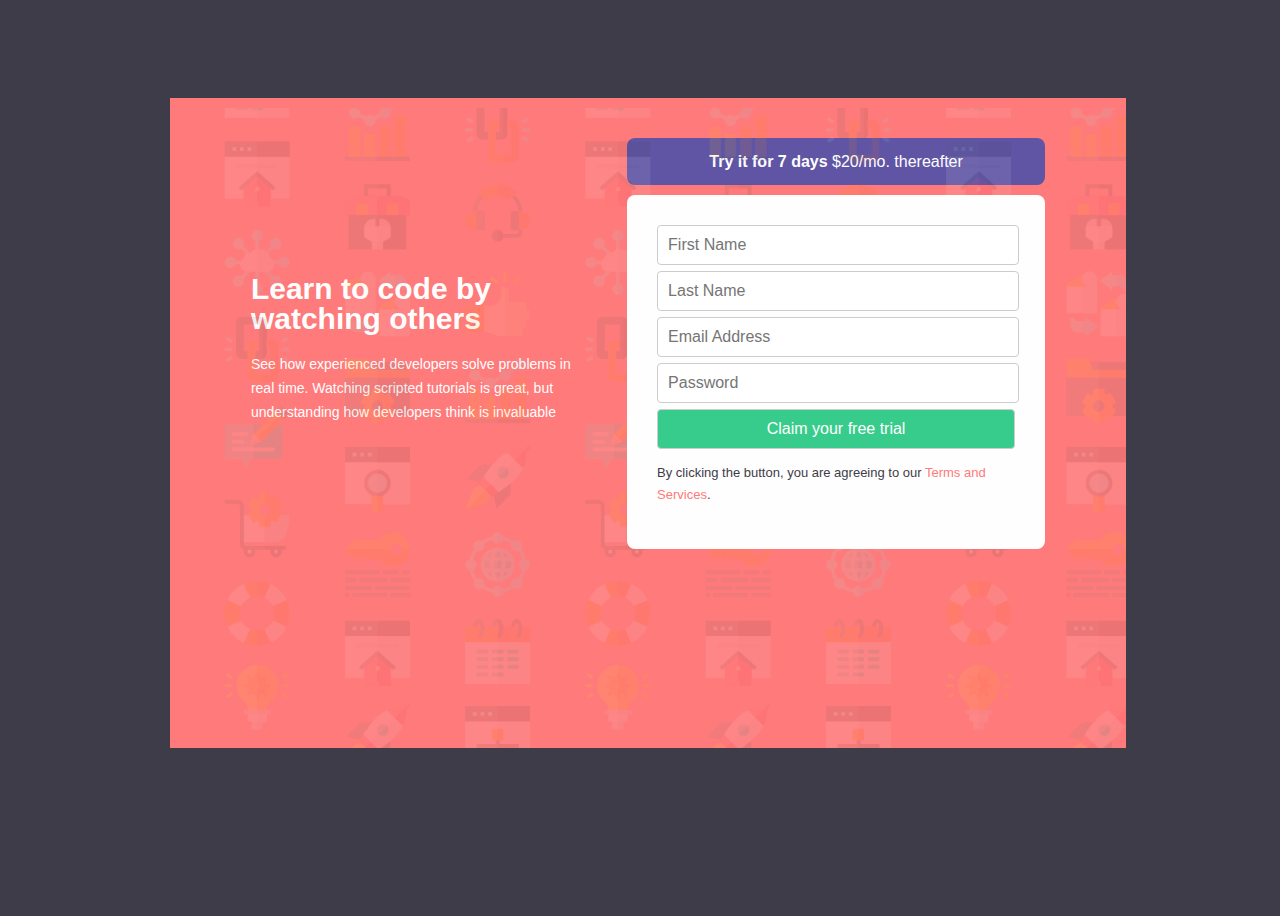
==== index.html @ f648e922 "first commit" ====
<!DOCTYPE html>
<html lang="en">
<head>
    <meta charset="UTF-8">
    <meta http-equiv="X-UA-Compatible" content="IE=edge">
    <meta name="viewport" content="width=device-width, initial-scale=1.0">
    <title>Responsiveness And Media Queries</title>
    <link rel="stylesheet" href="styles.css">
</head>
<body>
    <main>
        <div class="container">
            <div class="image-bg">
                <!-- <img src="images/bg-intro-desktop.png" alt="bg image"> -->
            </div>
            <div class="content">
                <div class="content-1">
                    <h2>Learn to code by watching others</h2>
                    <p>See how experienced developers solve problems in real time. Watching scripted tutorials is great, but understanding how developers think is invaluable</p>
                </div>
                <div class="content-2">
                    <div class="banner">
                        <strong>Try it for 7 days</strong> $20/mo. thereafter
                    </div>
                    <form >
                        <div class="form-group">
                            <input required type="text" name="firstName" id="firstName" placeholder="First Name">
                        </div>
                        <div class="form-group">
                            <input required type="text" name="lastName" id="lastName" placeholder="Last Name">
                        </div>
                        <div class="form-group">
                            <input required type="email" name="email" id="email" placeholder="Email Address">
                        </div>
                        <div class="form-group">
                            <input required type="password" name="password" id="password" placeholder="Password">
                        </div>
                        <div class="form-group">
                            <button type="submit">Claim your free trial</button>
                        </div>
                        <p>
                            By clicking the button, you are agreeing to our <a href="#">Terms and Services</a>.
                        </p>
                    </form>
                </div>
            </div>
        </div>
    </main>
</body>
</html>
---- styles.css ----
@import url("https://fonts.google.com/specimen/Poppins&weight=400,500,600,700");

body {
  font-family: "Poppins", sans-serif;
  font-size: 16px;
  font-weight: 400;
  line-height: 1.7;
  background: hsl(249, 10%, 26%);
  color:#fefefe;
}

main{
    height:100vh;
    width:100vw;
   
    
    
}

.container{
    width:70vw;
    height:70vh;
    position: relative;
    background-color:hsl(0, 100%, 74%);
    padding:10px 30px;
    top: 10%; 
    margin:auto;
    overflow: hidden;
}
.image-bg{
    width:100%;
    height:100%;
    background-image: url("images/bg-intro-desktop.png");
    background-size: cover;
    background-position: center;
    background-repeat: no-repeat;
    position:absolute;
    
}
.content{
    display: flex;
    justify-content: space-around;
    padding :30px
}
.content-1{
    width:40%;
    height:100%;
    display:flex;
    flex-direction:column;
    align-self: center;
    
}
.content-1 h2{
    font-size:30px;
    font-weight:700;
    margin-bottom:5px;
    line-height:1;
}
.content-1 p{
    font-size:14px;
}

.content-2{
    width:50%;
    height:100%;
    display: flex;
    flex-direction: column;
    
}
form{
    background-color: #fefefe;
    padding: 30px;
    margin:10px 0 0 0;
    border-radius: 8px;
    position:relative;
    z-index: 1;
}
form p{
    color:hsl(249, 10%, 26%) ;
    font-size:13px;
}
form p a{
    color:hsl(0, 100%, 74%) ;
    text-decoration: none;
}
.form-group{
    margin-bottom:6px;
    width:100%;
    
}
input, button{
    width:95%;
    padding:10px;
    border:1px solid #ccc;
    border-radius:4px;
    font-size:16px;
    font-family: "Poppins", sans-serif;
}
button{
    width: 100%;
    padding:10px 0;
    color:#fefefe;
    background-color: hsl(154, 59%, 51%);
}
input:not(:focus):not(:placeholder-shown):valid{
    border-color: hsl(154, 59%, 51%) ;
}

.banner{
    width:100%;
    text-align: center;
    padding: 10px 0;
    border-radius: 8px;
    background-color:  hsl(248, 32%, 49%);
}
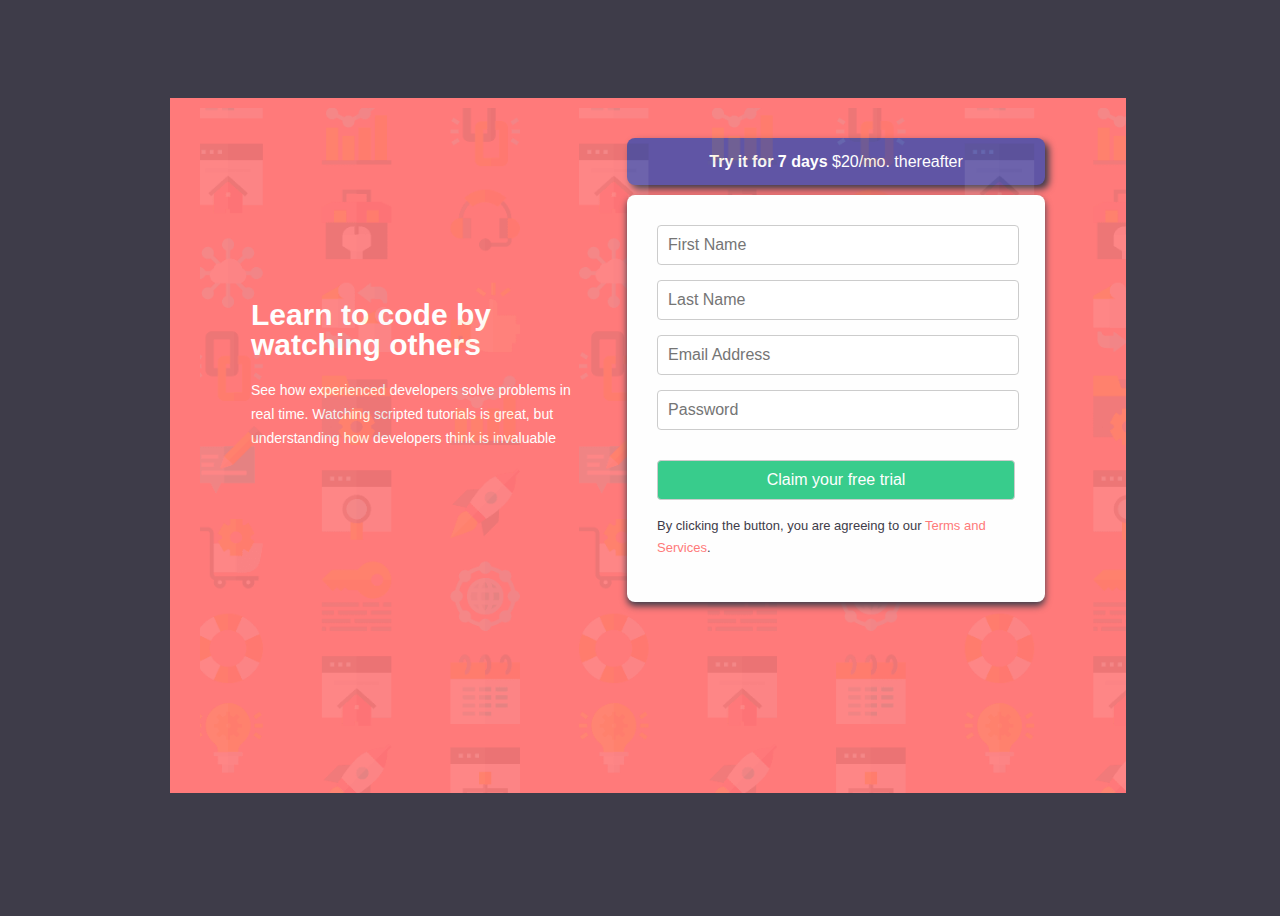
==== commit 049b403b: "done responsive" ====
--- a/index.html
+++ b/index.html
@@ -24,16 +24,25 @@
                     </div>
                     <form >
                         <div class="form-group">
-                            <input required type="text" name="firstName" id="firstName" placeholder="First Name">
+                            
+                            <input  type="text" name="firstName" id="firstName" placeholder="First Name">
+                            <label for="firstName">first name cannot be empty</label>
+                            <i class="error">!</i>
                         </div>
                         <div class="form-group">
-                            <input required type="text" name="lastName" id="lastName" placeholder="Last Name">
+                            <input  type="text" name="lastName" id="lastName" placeholder="Last Name">
+                            <label  for="lastName">last name cannot be empty</label>
+                            <i class="error">!</i>
                         </div>
                         <div class="form-group">
-                            <input required type="email" name="email" id="email" placeholder="Email Address">
+                            <input type="email" name="email" id="email" placeholder="Email Address">
+                            <label for="email">Looks like this is not an email</label>
+                            <i class="error">!</i>
                         </div>
                         <div class="form-group">
-                            <input required type="password" name="password" id="password" placeholder="Password">
+                            <input type="password" name="password" id="password" placeholder="Password">
+                            <label for="password">Password cannot be empty</label>
+                            <i class="error">!</i>
                         </div>
                         <div class="form-group">
                             <button type="submit">Claim your free trial</button>
@@ -46,5 +55,60 @@
             </div>
         </div>
     </main>
+    <script type="text/javascript">
+        const form = document.querySelector('form');
+        const entries = [form.firstName, form.lastName, form.email, form.password];
+        form.addEventListener('submit',e=>{
+            e.preventDefault();
+            entries.forEach(entry=>{
+                if(entry.value === ''){
+                    entry.parentNode.classList.add('activeErrorMargin');
+                    entry.classList.add('danger');
+                    entry.nextElementSibling.style.display = 'block';
+                    entry.nextElementSibling.nextElementSibling.style.display = 'block';
+                }else{
+                    entry.parentNode.classList.remove('activeErrorMargin');
+                    entry.classList.remove('danger');
+                    entry.nextElementSibling.style.display = 'none';
+                    entry.nextElementSibling.nextElementSibling.style.display = 'none';
+                }
+            });
+        });
+
+        form.addEventListener('focusout',e=>{
+            const entry = e.target;
+            if(entry.type === 'submit'){
+                return;
+            }
+            if(entry.value === ''){
+                entry.parentNode.classList.add('activeErrorMargin');
+                entry.classList.add('danger');
+                entry.nextElementSibling.style.display = 'block';
+                entry.nextElementSibling.nextElementSibling.style.display = 'block';
+            }else if(entry.type == 'email'){
+                entry.innerHTML = entry.value;
+                console.log(entry.value);
+                emailRegex = /^(([^<>()\[\]\\.,;:\s@"]+(\.[^<>()\[\]\\.,;:\s@"]+)*)|(".+"))@((\[[0-9]{1,3}\.[0-9]{1,3}\.[0-9]{1,3}\.[0-9]{1,3}])|(([a-zA-Z\-0-9]+\.)+[a-zA-Z]{2,}))$/
+                if(!emailRegex.test(entry.value)){
+                    console.log('email is not valid');
+                    entry.parentNode.classList.add('activeErrorMargin');
+                    entry.classList.add('danger');
+                    entry.nextElementSibling.style.display = 'block';
+                    entry.nextElementSibling.nextElementSibling.style.display = 'block';
+                    }else{
+                        entry.parentNode.classList.remove('activeErrorMargin');
+                entry.classList.add('success');
+                entry.nextElementSibling.style.display = 'none';
+                entry.nextElementSibling.nextElementSibling.style.display = 'none';
+                    }
+                }else{
+                entry.parentNode.classList.remove('activeErrorMargin');
+                entry.classList.add('success');
+                entry.nextElementSibling.style.display = 'none';
+                entry.nextElementSibling.nextElementSibling.style.display = 'none';
+            }
+        })
+        
+    </script>
 </body>
 </html>--- a/styles.css
+++ b/styles.css
@@ -19,7 +19,7 @@
 
 .container{
     width:70vw;
-    height:70vh;
+    height:75vh;
     position: relative;
     background-color:hsl(0, 100%, 74%);
     padding:10px 30px;
@@ -48,6 +48,7 @@
     display:flex;
     flex-direction:column;
     align-self: center;
+    padding:30px 0;
     
 }
 .content-1 h2{
@@ -74,6 +75,7 @@
     border-radius: 8px;
     position:relative;
     z-index: 1;
+    box-shadow: 0px 4px 7px 0px hsl(249, 10%, 26%);
 }
 form p{
     color:hsl(249, 10%, 26%) ;
@@ -86,7 +88,49 @@
 .form-group{
     margin-bottom:6px;
     width:100%;
-    
+    position:relative;
+    margin-bottom: 15px;
+    
+}
+.activeErrorMargin{
+    margin-bottom: 18px;
+}
+
+.form-group label{
+    display:none;
+    color:hsl(0, 100%, 74%);
+    font-size: 11px;
+    position:absolute;
+    bottom: -44%;
+    width:100%;
+    text-align: right;
+    padding: 0;
+    
+}
+.danger{
+    border-color:hsl(0, 100%, 74%);
+}
+.success{
+    border-color:hsl(154, 59%, 51%);
+}
+.error:not(.btn){
+    display:none;
+    position:absolute;
+    right:0;
+    color: #fefefe;
+    font-size: 10px;
+    font-weight: 700;
+    background: hsl(0, 100%, 74%);
+    padding: 10px;
+    width: 8px;
+    height: 8px;
+    border-radius: 21px;
+    z-index: 2;
+    top: 15%;
+    left:85%;
+    text-align: center;
+    line-height: initial;
+
 }
 input, button{
     width:95%;
@@ -98,12 +142,23 @@
 }
 button{
     width: 100%;
-    padding:10px 0;
+    padding:10px 0 10px 0;
+    margin-top: 15px;
     color:#fefefe;
     background-color: hsl(154, 59%, 51%);
 }
-input:not(:focus):not(:placeholder-shown):valid{
-    border-color: hsl(154, 59%, 51%) ;
+input:focus{
+    border-color:hsl(249, 10%, 26%);
+}
+input:not(:placeholder-shown):focus:invalid{
+    border-color: hsl(0, 100%, 74%) ;
+}
+input:not(:placeholder-shown):focus:invalid ~ .error,
+input:not(:placeholder-shown):invalid ~ .error,
+input:not(:placeholder-shown):invalid ~ label,
+input:not(:placeholder-shown):focus:invalid ~ label
+{
+    display:block;
 }
 
 .banner{
@@ -112,4 +167,167 @@
     padding: 10px 0;
     border-radius: 8px;
     background-color:  hsl(248, 32%, 49%);
-}+    box-shadow: 4px 4px 7px 0px hsl(249, 10%, 26%);
+}
+
+
+/* Mobile devices  */
+@media only screen and (max-device-width: 640px) {
+    .container{
+        width:100vw;
+        height:100vh;
+        padding:0;
+        top:0;
+        margin:0;
+        overflow: scroll;
+        
+    }
+    .content{
+        width: 80%;
+        margin:auto;
+        flex-direction:column;
+        
+    }
+    .content-1{
+        text-align: center;
+        width:100%;
+        height:100%;
+        padding:30px 0;
+    }   
+    .content-1 p{
+        font-size: 15px;
+    }
+    .content-2{
+        width:100%;
+        height:100%;
+        padding:30px 0;
+    }
+    .form-group label{
+        width: 100%;
+        left:0;
+        text-align:right;
+    }
+    form p{
+        text-align: center;
+    }
+    
+}
+/* mobile devices max-device width of 480 */
+@media screen and (max-device-width: 480px) {
+    .container{
+        width:100vw;
+        height:100vh;
+        padding:0;
+        top:0;
+        margin:0;
+        overflow: scroll;
+        
+    }
+    .content{
+        width: 80%;
+        margin:0 auto;
+        font-size: 14px;
+        flex-direction: column;
+        padding:2px;
+    }form{
+        padding: 7px;
+        display: flex;
+        flex-direction: column;
+        align-items: center;
+
+    }
+    .form-group{
+        margin:7px auto;
+        
+    }
+    .form-group label{
+        width: 100%;
+        left:0;
+        text-align:right;
+    }
+    form p{
+        text-align: center;
+    }
+    input{
+        width:90%;
+        margin:0 auto;
+    }
+    .content-1{
+        text-align: center;
+        width:100%;
+        height:100%;
+        padding:30px 0;
+    }   
+    .content-2{
+        width:100%;
+        height:100%;
+        padding:20px 0;
+    }
+    .banner{
+        font-size: 13px;
+    }
+    
+}
+/* mobile devices max-device width of 480 and Landscape */
+@media screen and (max-device-width: 480px)
+and (orientation:landscape) {
+    .form-group{
+        margin:8px auto;
+   
+    }
+    .banner{
+        font-size: 14px;
+    }
+    
+}
+/* Tablets devices min-width 768 and max width 1024 */
+@media screen and (min-device-width: 768px)
+and (max-device-width: 1024px) {
+    .container{
+        width:85vw;
+        height:70vh;
+        padding:0;
+        top:10%;
+        margin:0 auto;
+        
+        
+    }
+    .content{
+        align-items: center;
+        justify-content: space-between;
+        width: 95%;
+        
+        
+    }
+    .content-1{
+        text-align: center;
+        width:40%;
+        height:100%;
+        padding:30px 0;
+        margin-right: 15px;
+    }   .content-2{
+        width:60%;
+        height:100%;
+        padding:30px 6px 30px 0;
+        margin-left:15px;
+        margin-top:15px;
+    }
+    .form-group label{
+        width: 100%;
+        left:0;
+        text-align:right;
+    }
+    form p{
+        text-align: center;
+    }
+    .error:not(.btn){
+        top:7px;
+    }
+    form{
+        margin-top: 20px;
+    }
+    .banner{
+        font-size: 16px;
+    }
+}
+
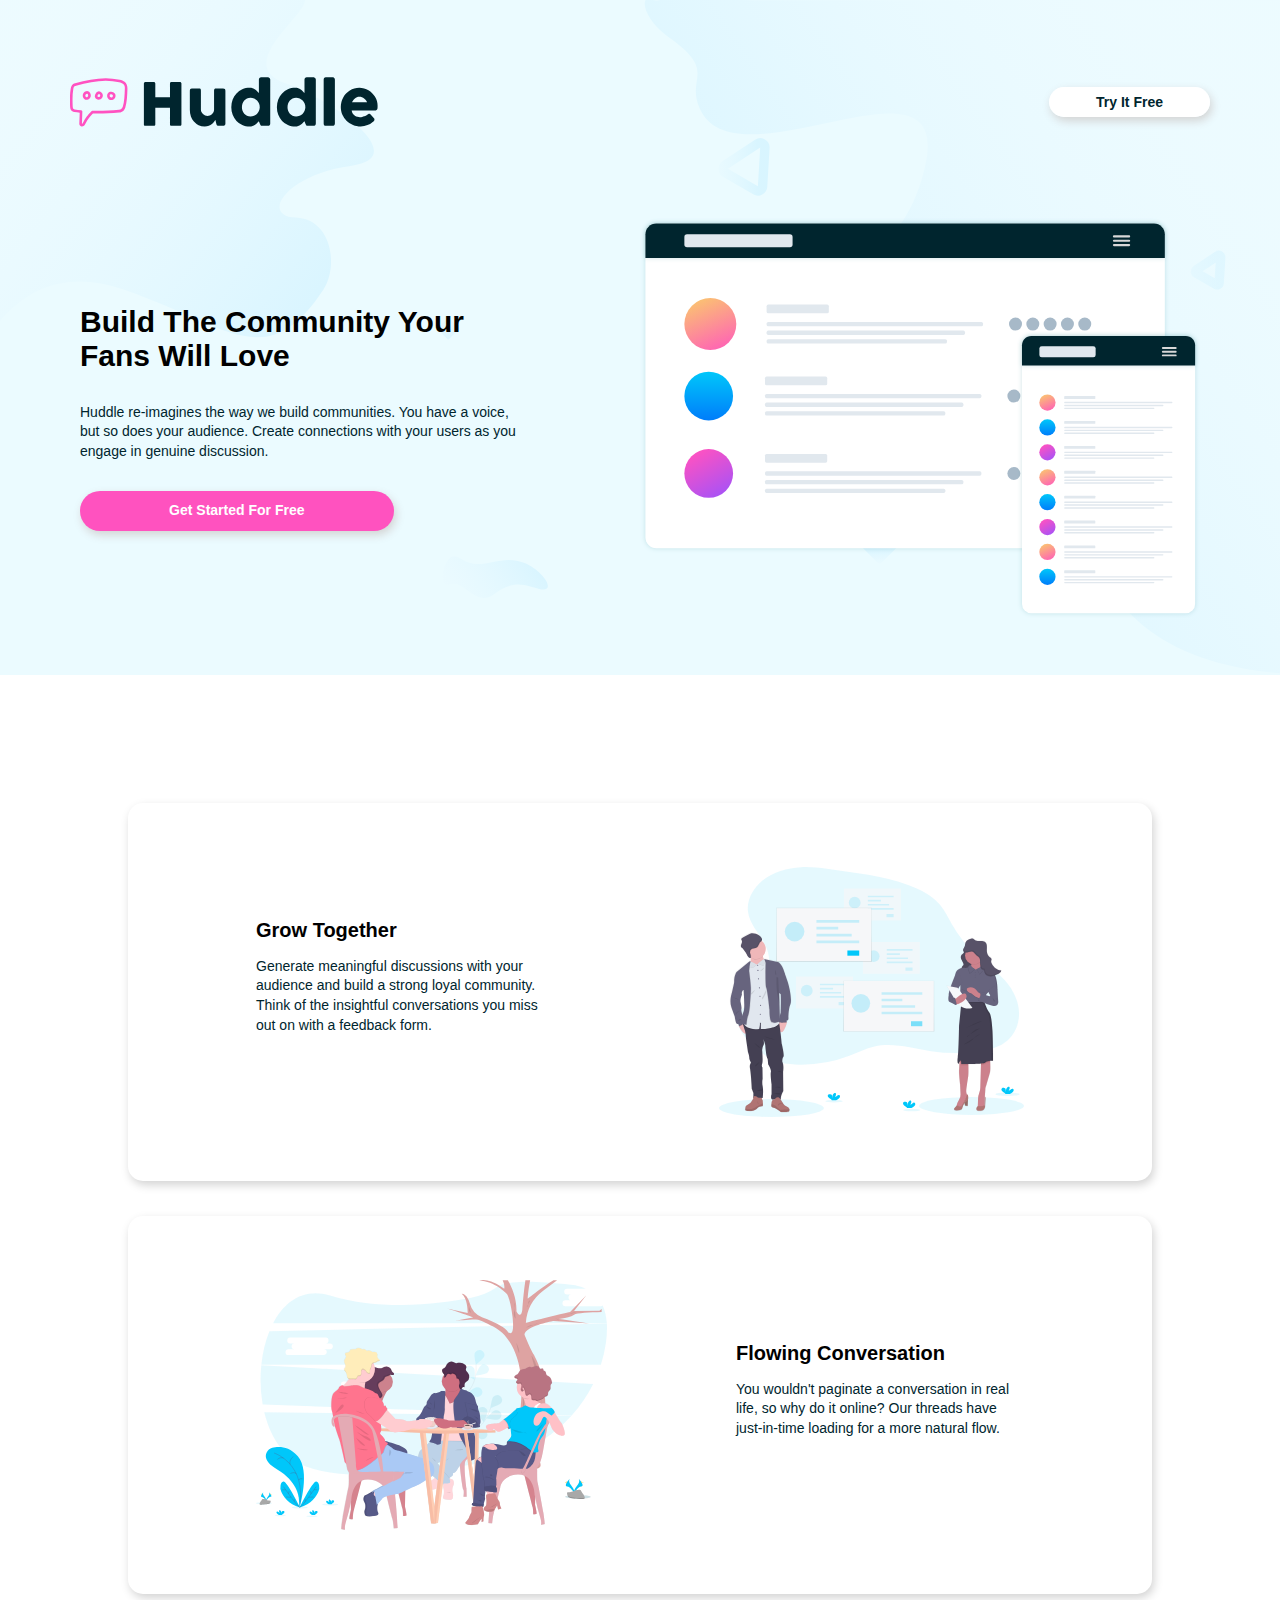
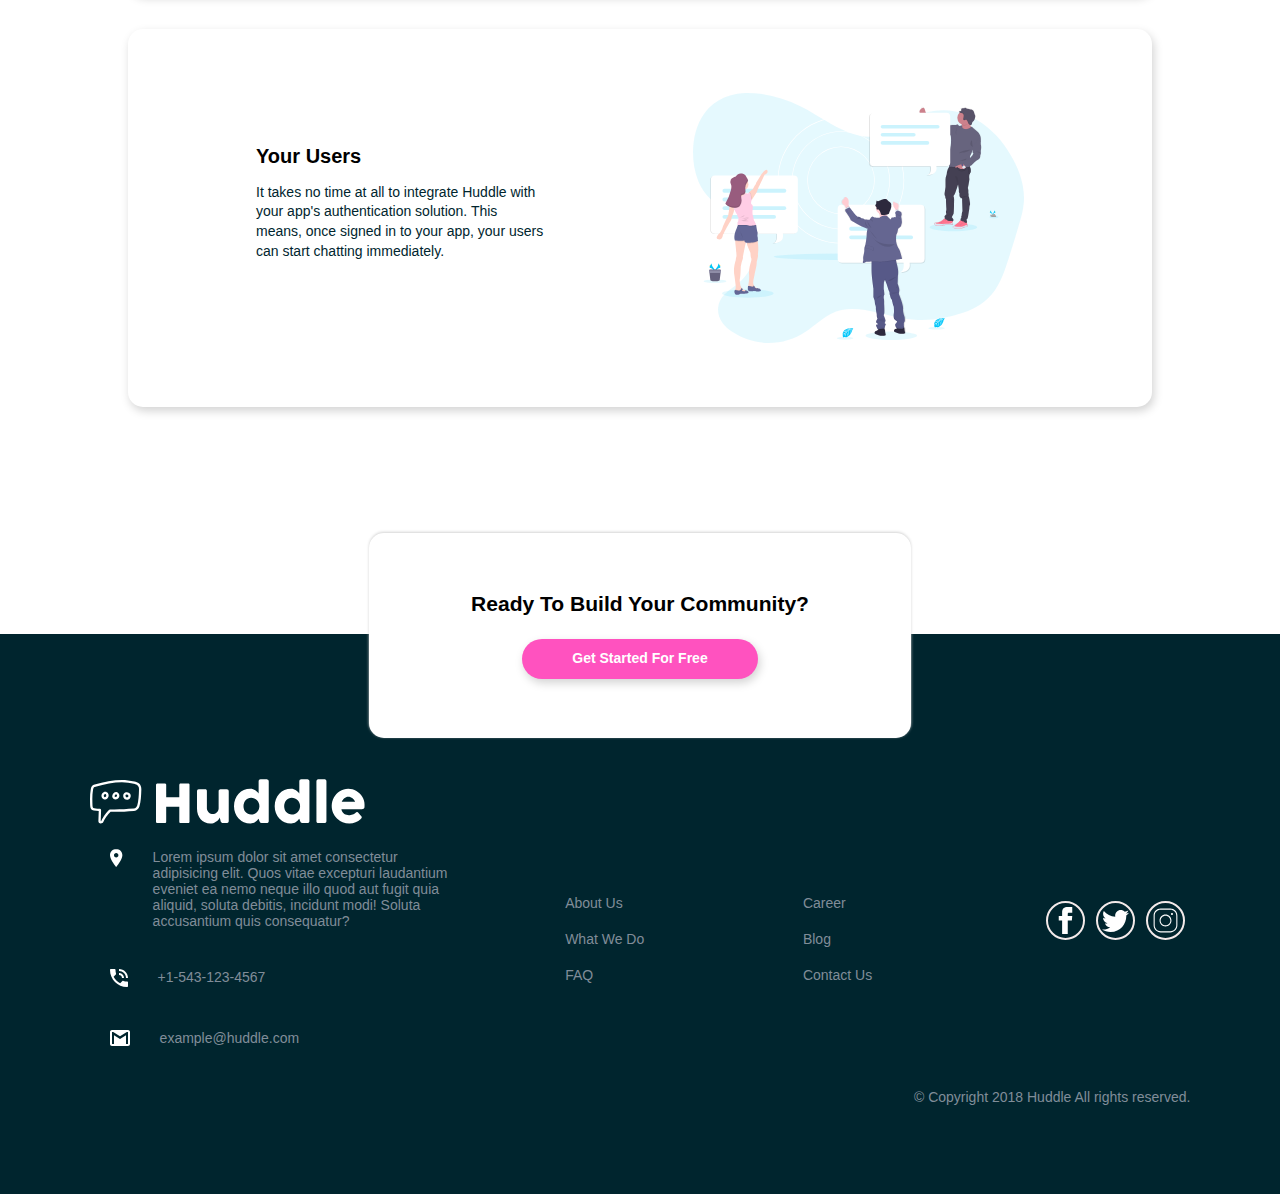
==== commit 9ff8b68b: "final touches huddle" ====
--- a/index.html
+++ b/index.html
@@ -4,111 +4,157 @@
     <meta charset="UTF-8">
     <meta http-equiv="X-UA-Compatible" content="IE=edge">
     <meta name="viewport" content="width=device-width, initial-scale=1.0">
-    <title>Responsiveness And Media Queries</title>
-    <link rel="stylesheet" href="styles.css">
+    <title>Huddle</title>
+    <!-- <link rel="stylesheet" href="https://cdnjs.cloudflare.com/ajax/libs/font-awesome/6.1.1/css/all.min.css" integrity="sha512-KfkfwYDsLkIlwQp6LFnl8zNdLGxu9YAA1QvwINks4PhcElQSvqcyVLLD9aMhXd13uQjoXtEKNosOWaZqXgel0g==" crossorigin="anonymous" referrerpolicy="no-referrer" /> -->
+    <link rel="stylesheet" href="huddle.css">
 </head>
 <body>
     <main>
-        <div class="container">
-            <div class="image-bg">
-                <!-- <img src="images/bg-intro-desktop.png" alt="bg image"> -->
+        <section class="section-1">
+             <!-- section hero image -->
+             <div class="section-bg"></div>
+            <header>
+                <div class="logo">
+                     <!-- logo image -->
+                </div>
+                <div class="nav">
+                    <a class="btn" href="#">Try It Free</a>
+                </div>
+            </header>
+            <div class="hero">
+                <div class="hero-content">
+                    <h2>Build The Community Your Fans Will Love</h2>
+                    <p>
+                        Huddle re-imagines the way we build communities. You have a voice, but so does your audience. Create connections with your users as you engage in genuine discussion.
+                    </p>
+                    <a href="#" class="btn">Get Started For Free</a>
+                </div>
+                <div class="hero-content-image">
+                    <!-- hero content image -->
+                </div>
+                
             </div>
-            <div class="content">
-                <div class="content-1">
-                    <h2>Learn to code by watching others</h2>
-                    <p>See how experienced developers solve problems in real time. Watching scripted tutorials is great, but understanding how developers think is invaluable</p>
+           
+        </section>
+        <section class="section-2">
+                
+            <div class="card card-1">
+                <div class="card-text">
+                    <h2>
+                        Grow Together
+                    </h2>
+                    <p>
+                        Generate meaningful discussions with
+                        your audience and build a strong loyal community. 
+                        Think of the insightful conversations you miss out on with a feedback form.
+                    </p>
                 </div>
-                <div class="content-2">
-                    <div class="banner">
-                        <strong>Try it for 7 days</strong> $20/mo. thereafter
-                    </div>
-                    <form >
-                        <div class="form-group">
-                            
-                            <input  type="text" name="firstName" id="firstName" placeholder="First Name">
-                            <label for="firstName">first name cannot be empty</label>
-                            <i class="error">!</i>
-                        </div>
-                        <div class="form-group">
-                            <input  type="text" name="lastName" id="lastName" placeholder="Last Name">
-                            <label  for="lastName">last name cannot be empty</label>
-                            <i class="error">!</i>
-                        </div>
-                        <div class="form-group">
-                            <input type="email" name="email" id="email" placeholder="Email Address">
-                            <label for="email">Looks like this is not an email</label>
-                            <i class="error">!</i>
-                        </div>
-                        <div class="form-group">
-                            <input type="password" name="password" id="password" placeholder="Password">
-                            <label for="password">Password cannot be empty</label>
-                            <i class="error">!</i>
-                        </div>
-                        <div class="form-group">
-                            <button type="submit">Claim your free trial</button>
-                        </div>
-                        <p>
-                            By clicking the button, you are agreeing to our <a href="#">Terms and Services</a>.
-                        </p>
-                    </form>
+                <div class="card-image">
+                    <!-- card image grow together -->
                 </div>
             </div>
-        </div>
+            
+            <div class="card card-2">
+                <div class="card-text">
+                    <h2>
+                        Flowing Conversation
+                    </h2>
+                    <p>
+                        You wouldn't paginate a conversation in real life, 
+                        so why do it online? Our threads have just-in-time
+                        loading for a more natural flow.
+                    </p>
+                </div>
+                <div class="card-image">
+                    <!-- card image flowing conversation -->
+                </div>
+            </div>
+
+            <div class="card card-3">
+                <div class="card-text">
+                    <h2>
+                        Your Users
+                    </h2>
+                    <p>
+                        It takes no time at all to integrate Huddle
+                        with your app's authentication solution.
+                        This means, once signed in to your app, your users can start chatting immediately.
+                    </p>
+                </div>
+                <div class="card-image">
+                    <!-- card image  your users-->
+                </div>
+            </div>
+        </section>
+        <section class="section-3">
+            <div class="build">
+                <h3>
+                    Ready To Build Your Community?
+                </h3>
+                <a href="#" class="btn">Get Started For Free</a>
+            </div>
+            <footer>
+                <div class="logo"></div>
+                <div class="footer-content">
+                    <div class="sect-1">
+                    
+                        <div class="contents">
+                            <div class="location">
+                                <i> <img src="images/icon-location.svg" alt="location icon"/> </i>
+                                <p> 
+                                    Lorem ipsum dolor sit amet consectetur adipisicing elit. Quos vitae 
+                                    excepturi laudantium eveniet ea nemo neque illo quod aut fugit quia aliquid, 
+                                    soluta debitis, incidunt modi! Soluta accusantium quis consequatur?
+                                </p>
+                            </div>
+                            <div class="phone">
+                                <i> <img src="images/icon-phone.svg" alt="phone icon"/> </i>
+                                <p> 
+                                   +1-543-123-4567
+                                </p>
+                            </div>
+                            <div class="email">
+                                <i> <img src="images/icon-email.svg" alt="email icon"/> </i>
+                                <p> 
+                                   example@huddle.com
+                                </p>
+                            </div>
+                        </div>
+                    </div>
+                    <div class="sect-2">
+                        <ul>
+                            <li><a href="#">About Us</a></li>
+                            <li><a href="#">What We Do</a></li>
+                            <li><a href="#">FAQ</a></li>
+                        </ul>
+                    </div>
+                    <div class="sect-3">
+                        <ul>
+                            <li><a href="#">Career</a></li>
+                            <li><a href="#">Blog</a></li>
+                            <li><a href="#">Contact Us</a></li>
+                        </ul>
+                    </div>
+                    <div class="socials">
+                        <ul>
+                            <li><a href="#"><div class="icon">
+                                <!-- <img src="images/icons8-facebook-circled.svg" alt="facebook icon"> -->
+                            </div></a></li>
+                            <li><a href="#"><div class="icon">
+                                <!-- <img src="images/icons8-twitter.svg" alt="twitter icon"> -->
+                            </div></a></li>
+                            <li><a href="#"><div class="icon">
+                                <!-- <img src="images/icons8-instagram.svg" alt="instagram icon"> -->
+                            </div></a></li>
+                            
+                            
+                        </ul>
+                    </div>
+                    
+                </div>
+                <p class="copyright">&copy; Copyright 2018 Huddle All rights reserved.</p>
+            </footer>
+        </section>
     </main>
-    <script type="text/javascript">
-        const form = document.querySelector('form');
-        const entries = [form.firstName, form.lastName, form.email, form.password];
-        form.addEventListener('submit',e=>{
-            e.preventDefault();
-            entries.forEach(entry=>{
-                if(entry.value === ''){
-                    entry.parentNode.classList.add('activeErrorMargin');
-                    entry.classList.add('danger');
-                    entry.nextElementSibling.style.display = 'block';
-                    entry.nextElementSibling.nextElementSibling.style.display = 'block';
-                }else{
-                    entry.parentNode.classList.remove('activeErrorMargin');
-                    entry.classList.remove('danger');
-                    entry.nextElementSibling.style.display = 'none';
-                    entry.nextElementSibling.nextElementSibling.style.display = 'none';
-                }
-            });
-        });
-
-        form.addEventListener('focusout',e=>{
-            const entry = e.target;
-            if(entry.type === 'submit'){
-                return;
-            }
-            if(entry.value === ''){
-                entry.parentNode.classList.add('activeErrorMargin');
-                entry.classList.add('danger');
-                entry.nextElementSibling.style.display = 'block';
-                entry.nextElementSibling.nextElementSibling.style.display = 'block';
-            }else if(entry.type == 'email'){
-                entry.innerHTML = entry.value;
-                console.log(entry.value);
-                emailRegex = /^(([^<>()\[\]\\.,;:\s@"]+(\.[^<>()\[\]\\.,;:\s@"]+)*)|(".+"))@((\[[0-9]{1,3}\.[0-9]{1,3}\.[0-9]{1,3}\.[0-9]{1,3}])|(([a-zA-Z\-0-9]+\.)+[a-zA-Z]{2,}))$/
-                if(!emailRegex.test(entry.value)){
-                    console.log('email is not valid');
-                    entry.parentNode.classList.add('activeErrorMargin');
-                    entry.classList.add('danger');
-                    entry.nextElementSibling.style.display = 'block';
-                    entry.nextElementSibling.nextElementSibling.style.display = 'block';
-                    }else{
-                        entry.parentNode.classList.remove('activeErrorMargin');
-                entry.classList.add('success');
-                entry.nextElementSibling.style.display = 'none';
-                entry.nextElementSibling.nextElementSibling.style.display = 'none';
-                    }
-                }else{
-                entry.parentNode.classList.remove('activeErrorMargin');
-                entry.classList.add('success');
-                entry.nextElementSibling.style.display = 'none';
-                entry.nextElementSibling.nextElementSibling.style.display = 'none';
-            }
-        })
-        
-    </script>
 </body>
 </html>--- a/huddle.css
+++ b/huddle.css
@@ -0,0 +1,498 @@
+@import url("https://fonts.google.com/specimen/Poppins&weight=600");
+@import url("https://fonts.google.com/specimen/Open+Sans&weight=400,700");
+
+:root{
+    --action-color: hsl(322, 100%, 66%);
+    --action-color-hover: hsl(322, 100%, 66%,0.6);
+    --primary-dark: hsl(192, 100%, 9%);
+    --primary-lighter:  hsl(193, 100%, 96%);
+    --base:#fff;
+    --primary-light:hsl(208, 11%, 55%);
+    --shadow: 2px 4px 10px lightgrey;
+    --shadow-sharp: 0px -1px 3px lightgrey;
+    --inverted:invert(1) sepia(1) saturate(1) brightness(9.1) contrast(1.1);
+}
+body{
+    font-family: 'Open Sans', sans-serif;
+    font-size:18px;
+}
+*{
+    padding:0;
+    margin:0;
+    box-sizing: border-box;
+}
+
+.section-1{
+    width:100vw;
+    height:75vh;
+    background-color:  var(--primary-lighter);
+    padding: 10px 40px 55px 40px;
+    position: relative;
+    margin-bottom: 50px;
+    z-index: 1;
+}
+.section-bg{
+    height:100%;
+    width: 100%;
+    position: absolute;
+    top:0;
+    left:0;
+    background-image: url("/images/bg-hero-desktop.svg");
+    background-size: cover;
+    background-position: center;
+    z-index: -1;
+
+}
+.section-1 .logo{
+    width:27%;
+    height: 50px;
+    background-image: url("/images/logo.svg");
+    background-repeat: no-repeat;
+    background-position: center;
+    background-size: contain;
+}
+header{
+    display: flex;
+    justify-content: space-between;
+    align-items: center;
+    width: 100%;
+    height: 30%;
+    padding: 0 30px;
+}
+.btn{
+    height: 40px;
+    border-radius: 20px;
+    padding: 7px 47px;
+    text-decoration: none;
+    color: var(--primary-dark);
+    background-color: var(--base);
+    font-size: 14px;
+    font-weight: 700;
+    box-shadow: var(--shadow);
+}
+li{
+    list-style: none;
+}
+.hero-content-image{
+    width:50%;
+    height:100%;
+    background-image:url("images/illustration-mockups.svg");
+    background-repeat: no-repeat;
+    background-size: contain;
+    background-position: 83%;
+}
+
+
+
+.hero{
+    height:50vh;
+    display:flex;
+    padding:10px 40px;
+    justify-content: space-between;
+}
+.hero-content{
+    display: flex;
+    flex-direction: column;
+    justify-content: center;
+    width: 40%;
+    
+}
+.hero-content p{
+    font-size:14px;
+    margin-bottom:30px;
+    line-height:1.4;
+    font-family: "Open Sans", sans-serif;
+    color:var(--primary-dark);
+}
+.hero-content h2{
+    font-size:30px;
+    font-weight: 700;
+    margin-bottom: 30px;
+    font-family: "Poppins", sans-serif;
+}
+
+.hero-content a,.build a{
+    width: 70%;
+    height: 40px;
+    text-align: center;
+    line-height: 1.8;
+    background-color:var(--action-color) ;
+    color:var(--base);
+}
+
+.section-2{
+    display:flex;
+    flex-direction:column;
+    margin-top: 10%;
+
+}
+.card{
+    display:flex;
+    margin: 0 auto;
+    width:80%;
+    padding: 5% 10%;
+    box-shadow: var(--shadow);
+    margin-bottom: 35px;
+    border-radius: 15px;
+}
+.card-1 .card-image{
+    background-image: url("images/illustration-grow-together.svg");
+}
+.card-2 .card-image{
+    background-image: url("images/illustration-flowing-conversation.svg");
+}
+.card-3 .card-image{
+    background-image: url("images/illustration-your-users.svg");
+}
+.card-2 {
+    flex-direction: row-reverse;
+}
+.card-2 .card-image{
+    background-position: left;
+}
+.card-image{
+    width:100%;
+    height:250px;
+    background-repeat: no-repeat;
+    background-size: contain;
+    background-position: 100%;
+}
+.card-text{
+    display: flex;
+    flex-direction: column;
+    justify-content: center;
+    width:60%;
+}
+.card-text h2{
+    font-size:20px;
+    margin-bottom: 15px;
+}
+.card-text p{
+    font-size:14px;
+    margin-bottom:30px;
+    line-height:1.4;
+    font-family: "Open Sans", sans-serif;
+    color:var(--primary-dark);
+}
+
+.section-3{
+    display:flex;
+    flex-direction:column;
+    margin:15% 0 0 0;
+    align-items: center;
+    position: relative;
+}
+.build{
+    justify-content: center;
+    align-items: center;
+    padding: 8%;
+    display: flex;
+    flex-direction: column;
+    height: 55px;
+    margin: 0 auto;
+    box-shadow: var(--shadow-sharp);
+    border-radius: 15px;
+    position: absolute;
+    top: -18%;
+    background-color: var(--base);
+
+}
+.build h3{
+    margin-bottom: 23px;
+}
+
+footer{
+    display: flex;
+    flex-direction: column;
+    padding: 7%;
+    background-color: var(--primary-dark);
+}
+.footer-content{
+    display: grid;
+    grid-template-columns: repeat(5,1fr);
+    column-gap: 8%;
+}
+ footer .logo{
+    width:25%;
+    height: 50px;
+    background-image: url("images/logo.svg");
+    background-repeat: no-repeat;
+    background-size: contain;
+    filter:var(--inverted);
+    margin-top:5%;
+}
+.sect-1{
+   grid-column-start:1 ;
+   grid-column-end: 3;
+}
+
+.sect-1 .contents{
+    display:flex;
+    flex-direction:column;
+    justify-content: space-around;
+    font-size: 14px;
+    width:100%;  
+}
+
+.sect-1 .contents div{
+    display:flex;
+    padding:20px;
+}
+.sect-1 .contents div p{
+    margin-left:30px;
+    color:var(--primary-light);
+}
+.sect-2,.sect-3,.socials{
+    width:100%;
+    display: flex;
+    flex-direction: column;
+    justify-content: center;
+}
+.sect-2 ul,.sect-3 ul{
+    font-size: 14px;
+    width:100%;  
+}
+.sect-2 ul li,.sect-3 ul li{
+    margin-bottom: 20px;
+}
+.sect-2 ul li a,.sect-3 ul li a{
+    text-decoration: none;
+    /* font-weight: 600; */
+    color:var(--primary-light);
+}
+
+.socials{
+    justify-content: start;
+}
+.socials ul{
+    display: flex;
+    justify-content: space-around;
+    align-items: center;
+    margin-top: 50%;
+}
+
+a .icon{
+    width:27px;
+    height:27px;
+    filter:var(--inverted);
+}
+footer> p{
+    text-align:right;
+    font-size: 14px;
+    color:var(--primary-light);
+    margin-top: 20px;
+}
+.socials ul li{
+ 
+    height: 35px;
+    width: 35px;
+    outline: 2px solid #f3eaea;
+    border-radius: 18px;
+    display: flex;
+    justify-content: center;
+    align-items: center;
+}
+.socials ul li:nth-child(1) a .icon,
+.socials ul li:nth-child(2) a .icon,
+.socials ul li:nth-child(3) a .icon{
+    background-image: url("images/iconmonstr-facebook-1.svg");
+    background-position: 100%;
+    background-repeat: no-repeat;
+    background-size: contain;
+}
+.socials ul li:nth-child(2) a .icon{
+    background-image: url("images/icons8-twitter.svg");
+}
+.socials ul li:nth-child(3) a .icon{
+    background-image: url("images/icons8-instagram.svg");
+}
+.socials ul li:hover{
+    outline: 2px solid var(--action-color);
+}
+.socials ul li:hover a .icon svg{
+    fill: var(--action-color);
+    
+}
+.sect-2 ul li:hover a,
+.sect-3 ul li:hover a{
+
+    border-bottom: 1px solid var(--primary-lighter);
+}
+.btn:hover{
+    opacity: 0.7;
+}
+
+/* media queries */
+/* Mobile Screens */
+@media screen and (max-device-width: 640px){
+    /* section 1 */
+    .section-1{
+        display:flex;
+        flex-direction:column;
+        margin-top: 10%;
+        padding:0 40px 55px 40px;
+    
+    }
+    .section-bg{
+        background-image:url("images/bg-hero-mobile.svg")
+    }
+    header{
+        padding:0;
+        height:20%;
+    }
+    .section-1 .logo{
+        background-size: contain;
+        width:30%;
+        height:35px;
+    }
+    .hero{
+        display:flex;
+        flex-direction: column;
+    }
+    .hero-content {
+        
+        justify-content: center;
+        align-items: center;
+        text-align: center;
+        width: 100%;
+        position: relative;
+        top: -4%;
+}
+.hero-content h2{
+    font-size: 25px;
+    line-height: 1.5;
+   
+}
+.hero-content p{
+   margin-bottom: 24px;
+   
+}
+.hero-content .btn{
+    padding:7px 30px;
+}
+.hero-content-image{
+    padding-top: 20px;
+    width:100%;
+    height: 29vh;
+    background-position: 50%;
+    position: absolute;
+    top: 60%;
+    left: 0;
+}
+/* section 2 */
+.card{
+    flex-direction: column-reverse;
+    text-align: center;
+}
+.card-text{
+    width: 100%;
+    padding-top: 20px;
+    margin-top: 10px;
+}
+.card-text h2{
+    font-weight: 800;
+}
+
+/* section 3 */
+.section-3{
+    margin-top:27%;
+}
+.build{
+    top:-6%;
+    padding:19% 7%;
+}
+footer{
+    margin-top:10%;
+    padding:20% 5%;
+}
+footer .logo{
+    width:40%;
+    height: 55px;
+}
+.footer-content{
+    display: block; 
+}
+.sect-1{
+    margin-bottom: 20px;
+}
+.sect-1 .contents div{
+    align-items: center;
+}
+.sect-1 .contents div p{
+    text-align: left;
+    margin-top: 0;
+}
+.sect-2,.sect-3{
+ padding-left: 5%;
+}
+.socials{
+    flex-direction: row;
+    justify-content: center;
+}
+.socials ul{
+    margin-top: 7%;
+    width:40%;
+}
+footer p{
+    text-align: center;
+    margin-top:30px;
+}
+}
+
+/* Mobile portrait view  */
+@media screen and (max-device-width:480px){
+   /* section 1 */
+    .nav a{
+padding:7px 27px ;
+    }
+    .hero{
+        padding:5px;
+    }
+    .hero-content h2{
+        font-size: 20px;
+    }
+    .hero-content-image {
+        width:90%;
+        left:4%;
+        top:60%;
+    }
+    /* section 3 */
+    .build h3{
+        font-size: 18px;
+    }
+    .build a{
+        font-size: 15px;
+        padding: 7px 27px;
+    }
+}
+
+/* Tablet view */
+@media screen and (min-device-width:768px) and (max-device-width:1024px){
+    /* section 1 */
+    .hero{
+        padding: 10px 20px;
+    }
+    .hero-content{
+        width:35%;
+    }
+    .hero-content h2{
+        font-size: 20px;
+    }
+    .hero-content a{
+        padding: 7px 15px;
+    }
+    .hero-content-image{
+        width:65%;
+    }
+    /* section 2 */
+    .card{
+        padding:5% 6%;
+    }
+    .section-2 .card:nth-child(2) .card-text{
+        padding-left:2%;
+    }
+    /* section 3 */
+    .socials{
+        width:120%;
+    }
+}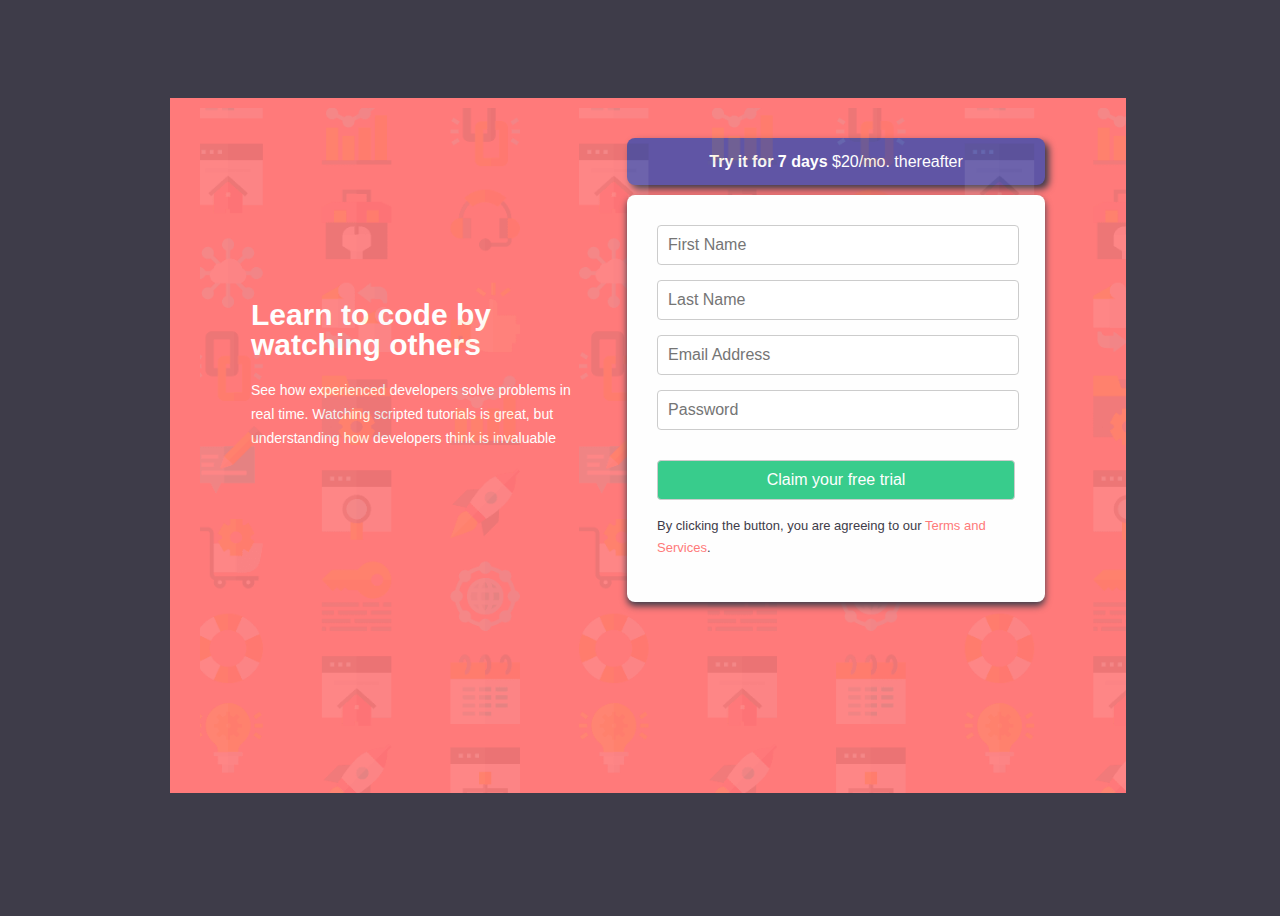
==== commit 75d45370: "renamed index" ====
--- a/index.html
+++ b/index.html
@@ -4,157 +4,111 @@
     <meta charset="UTF-8">
     <meta http-equiv="X-UA-Compatible" content="IE=edge">
     <meta name="viewport" content="width=device-width, initial-scale=1.0">
-    <title>Huddle</title>
-    <!-- <link rel="stylesheet" href="https://cdnjs.cloudflare.com/ajax/libs/font-awesome/6.1.1/css/all.min.css" integrity="sha512-KfkfwYDsLkIlwQp6LFnl8zNdLGxu9YAA1QvwINks4PhcElQSvqcyVLLD9aMhXd13uQjoXtEKNosOWaZqXgel0g==" crossorigin="anonymous" referrerpolicy="no-referrer" /> -->
-    <link rel="stylesheet" href="huddle.css">
+    <title>Responsiveness And Media Queries</title>
+    <link rel="stylesheet" href="styles.css">
 </head>
 <body>
     <main>
-        <section class="section-1">
-             <!-- section hero image -->
-             <div class="section-bg"></div>
-            <header>
-                <div class="logo">
-                     <!-- logo image -->
+        <div class="container">
+            <div class="image-bg">
+                <!-- <img src="images/bg-intro-desktop.png" alt="bg image"> -->
+            </div>
+            <div class="content">
+                <div class="content-1">
+                    <h2>Learn to code by watching others</h2>
+                    <p>See how experienced developers solve problems in real time. Watching scripted tutorials is great, but understanding how developers think is invaluable</p>
                 </div>
-                <div class="nav">
-                    <a class="btn" href="#">Try It Free</a>
-                </div>
-            </header>
-            <div class="hero">
-                <div class="hero-content">
-                    <h2>Build The Community Your Fans Will Love</h2>
-                    <p>
-                        Huddle re-imagines the way we build communities. You have a voice, but so does your audience. Create connections with your users as you engage in genuine discussion.
-                    </p>
-                    <a href="#" class="btn">Get Started For Free</a>
-                </div>
-                <div class="hero-content-image">
-                    <!-- hero content image -->
-                </div>
-                
-            </div>
-           
-        </section>
-        <section class="section-2">
-                
-            <div class="card card-1">
-                <div class="card-text">
-                    <h2>
-                        Grow Together
-                    </h2>
-                    <p>
-                        Generate meaningful discussions with
-                        your audience and build a strong loyal community. 
-                        Think of the insightful conversations you miss out on with a feedback form.
-                    </p>
-                </div>
-                <div class="card-image">
-                    <!-- card image grow together -->
+                <div class="content-2">
+                    <div class="banner">
+                        <strong>Try it for 7 days</strong> $20/mo. thereafter
+                    </div>
+                    <form >
+                        <div class="form-group">
+                            
+                            <input  type="text" name="firstName" id="firstName" placeholder="First Name">
+                            <label for="firstName">first name cannot be empty</label>
+                            <i class="error"><img src="images/icon-error.svg" alt="error icon"></i>
+                        </div>
+                        <div class="form-group">
+                            <input  type="text" name="lastName" id="lastName" placeholder="Last Name">
+                            <label  for="lastName">last name cannot be empty</label>
+                            <i class="error"><img src="images/icon-error.svg" alt="error icon"></i>
+                        </div>
+                        <div class="form-group">
+                            <input type="email" name="email" id="email" placeholder="Email Address">
+                            <label for="email">Looks like this is not an email</label>
+                            <i class="error"><img src="images/icon-error.svg" alt="error icon"></i>
+                        </div>
+                        <div class="form-group">
+                            <input type="password" name="password" id="password" placeholder="Password">
+                            <label for="password">Password cannot be empty</label>
+                            <i class="error"><img src="images/icon-error.svg" alt="error icon"></i>
+                        </div>
+                        <div class="form-group">
+                            <button type="submit">Claim your free trial</button>
+                        </div>
+                        <p>
+                            By clicking the button, you are agreeing to our <a href="#">Terms and Services</a>.
+                        </p>
+                    </form>
                 </div>
             </div>
-            
-            <div class="card card-2">
-                <div class="card-text">
-                    <h2>
-                        Flowing Conversation
-                    </h2>
-                    <p>
-                        You wouldn't paginate a conversation in real life, 
-                        so why do it online? Our threads have just-in-time
-                        loading for a more natural flow.
-                    </p>
-                </div>
-                <div class="card-image">
-                    <!-- card image flowing conversation -->
-                </div>
-            </div>
+        </div>
+    </main>
+    <script type="text/javascript">
+        const form = document.querySelector('form');
+        const entries = [form.firstName, form.lastName, form.email, form.password];
+        form.addEventListener('submit',e=>{
+            e.preventDefault();
+            entries.forEach(entry=>{
+                if(entry.value === ''){
+                    entry.parentNode.classList.add('activeErrorMargin');
+                    entry.classList.add('danger');
+                    entry.nextElementSibling.style.display = 'block';
+                    entry.nextElementSibling.nextElementSibling.style.display = 'block';
+                }else{
+                    entry.parentNode.classList.remove('activeErrorMargin');
+                    entry.classList.remove('danger');
+                    entry.nextElementSibling.style.display = 'none';
+                    entry.nextElementSibling.nextElementSibling.style.display = 'none';
+                }
+            });
+        });
 
-            <div class="card card-3">
-                <div class="card-text">
-                    <h2>
-                        Your Users
-                    </h2>
-                    <p>
-                        It takes no time at all to integrate Huddle
-                        with your app's authentication solution.
-                        This means, once signed in to your app, your users can start chatting immediately.
-                    </p>
-                </div>
-                <div class="card-image">
-                    <!-- card image  your users-->
-                </div>
-            </div>
-        </section>
-        <section class="section-3">
-            <div class="build">
-                <h3>
-                    Ready To Build Your Community?
-                </h3>
-                <a href="#" class="btn">Get Started For Free</a>
-            </div>
-            <footer>
-                <div class="logo"></div>
-                <div class="footer-content">
-                    <div class="sect-1">
-                    
-                        <div class="contents">
-                            <div class="location">
-                                <i> <img src="images/icon-location.svg" alt="location icon"/> </i>
-                                <p> 
-                                    Lorem ipsum dolor sit amet consectetur adipisicing elit. Quos vitae 
-                                    excepturi laudantium eveniet ea nemo neque illo quod aut fugit quia aliquid, 
-                                    soluta debitis, incidunt modi! Soluta accusantium quis consequatur?
-                                </p>
-                            </div>
-                            <div class="phone">
-                                <i> <img src="images/icon-phone.svg" alt="phone icon"/> </i>
-                                <p> 
-                                   +1-543-123-4567
-                                </p>
-                            </div>
-                            <div class="email">
-                                <i> <img src="images/icon-email.svg" alt="email icon"/> </i>
-                                <p> 
-                                   example@huddle.com
-                                </p>
-                            </div>
-                        </div>
-                    </div>
-                    <div class="sect-2">
-                        <ul>
-                            <li><a href="#">About Us</a></li>
-                            <li><a href="#">What We Do</a></li>
-                            <li><a href="#">FAQ</a></li>
-                        </ul>
-                    </div>
-                    <div class="sect-3">
-                        <ul>
-                            <li><a href="#">Career</a></li>
-                            <li><a href="#">Blog</a></li>
-                            <li><a href="#">Contact Us</a></li>
-                        </ul>
-                    </div>
-                    <div class="socials">
-                        <ul>
-                            <li><a href="#"><div class="icon">
-                                <!-- <img src="images/icons8-facebook-circled.svg" alt="facebook icon"> -->
-                            </div></a></li>
-                            <li><a href="#"><div class="icon">
-                                <!-- <img src="images/icons8-twitter.svg" alt="twitter icon"> -->
-                            </div></a></li>
-                            <li><a href="#"><div class="icon">
-                                <!-- <img src="images/icons8-instagram.svg" alt="instagram icon"> -->
-                            </div></a></li>
-                            
-                            
-                        </ul>
-                    </div>
-                    
-                </div>
-                <p class="copyright">&copy; Copyright 2018 Huddle All rights reserved.</p>
-            </footer>
-        </section>
-    </main>
+        form.addEventListener('focusout',e=>{
+            const entry = e.target;
+            if(entry.type === 'submit'){
+                return;
+            }
+            if(entry.value === ''){
+                entry.parentNode.classList.add('activeErrorMargin');
+                entry.classList.add('danger');
+                entry.nextElementSibling.style.display = 'block';
+                entry.nextElementSibling.nextElementSibling.style.display = 'block';
+            }else if(entry.type == 'email'){
+                entry.innerHTML = entry.value;
+                console.log(entry.value);
+                emailRegex = /^(([^<>()\[\]\\.,;:\s@"]+(\.[^<>()\[\]\\.,;:\s@"]+)*)|(".+"))@((\[[0-9]{1,3}\.[0-9]{1,3}\.[0-9]{1,3}\.[0-9]{1,3}])|(([a-zA-Z\-0-9]+\.)+[a-zA-Z]{2,}))$/
+                if(!emailRegex.test(entry.value)){
+                    console.log('email is not valid');
+                    entry.parentNode.classList.add('activeErrorMargin');
+                    entry.classList.add('danger');
+                    entry.nextElementSibling.style.display = 'block';
+                    entry.nextElementSibling.nextElementSibling.style.display = 'block';
+                    }else{
+                        entry.parentNode.classList.remove('activeErrorMargin');
+                entry.classList.add('success');
+                entry.nextElementSibling.style.display = 'none';
+                entry.nextElementSibling.nextElementSibling.style.display = 'none';
+                    }
+                }else{
+                entry.parentNode.classList.remove('activeErrorMargin');
+                entry.classList.add('success');
+                entry.nextElementSibling.style.display = 'none';
+                entry.nextElementSibling.nextElementSibling.style.display = 'none';
+            }
+        })
+        
+    </script>
 </body>
 </html>--- a/styles.css
+++ b/styles.css
@@ -0,0 +1,329 @@
+@import url("https://fonts.google.com/specimen/Poppins&weight=400,500,600,700");
+
+body {
+  font-family: "Poppins", sans-serif;
+  font-size: 16px;
+  font-weight: 400;
+  line-height: 1.7;
+  background: hsl(249, 10%, 26%);
+  color:#fefefe;
+}
+
+main{
+    height:100vh;
+    width:100vw;
+   
+    
+    
+}
+
+.container{
+    width:70vw;
+    height:75vh;
+    position: relative;
+    background-color:hsl(0, 100%, 74%);
+    padding:10px 30px;
+    top: 10%; 
+    margin:auto;
+    overflow: hidden;
+}
+.image-bg{
+    width:100%;
+    height:100%;
+    background-image: url("images/bg-intro-desktop.png");
+    background-size: cover;
+    background-position: center;
+    background-repeat: no-repeat;
+    position:absolute;
+    
+}
+.content{
+    display: flex;
+    justify-content: space-around;
+    padding :30px
+}
+.content-1{
+    width:40%;
+    height:100%;
+    display:flex;
+    flex-direction:column;
+    align-self: center;
+    padding:30px 0;
+    
+}
+.content-1 h2{
+    font-size:30px;
+    font-weight:700;
+    margin-bottom:5px;
+    line-height:1;
+}
+.content-1 p{
+    font-size:14px;
+}
+
+.content-2{
+    width:50%;
+    height:100%;
+    display: flex;
+    flex-direction: column;
+    
+}
+form{
+    background-color: #fefefe;
+    padding: 30px;
+    margin:10px 0 0 0;
+    border-radius: 8px;
+    position:relative;
+    z-index: 1;
+    box-shadow: 0px 4px 7px 0px hsl(249, 10%, 26%);
+}
+form p{
+    color:hsl(249, 10%, 26%) ;
+    font-size:13px;
+}
+form p a{
+    color:hsl(0, 100%, 74%) ;
+    text-decoration: none;
+}
+.form-group{
+    margin-bottom:6px;
+    width:100%;
+    position:relative;
+    margin-bottom: 15px;
+    
+}
+.activeErrorMargin{
+    margin-bottom: 18px;
+}
+
+.form-group label{
+    display:none;
+    color:hsl(0, 100%, 74%);
+    font-size: 11px;
+    position:absolute;
+    bottom: -44%;
+    width:100%;
+    text-align: right;
+    padding: 0;
+    
+}
+.danger{
+    border-color:hsl(0, 100%, 74%);
+}
+.success{
+    border-color:hsl(154, 59%, 51%);
+}
+.error:not(.btn){
+    display:none;
+    position:absolute;
+    right:0;
+    font-size: 10px;
+    font-weight: 700;
+    width: 8px;
+    height: 8px;
+    border-radius: 21px;
+    z-index: 2;
+    top: 18%;
+    left:85%;
+
+}
+input, button{
+    width:95%;
+    padding:10px;
+    border:1px solid #ccc;
+    border-radius:4px;
+    font-size:16px;
+    font-family: "Poppins", sans-serif;
+}
+button{
+    width: 100%;
+    padding:10px 0 10px 0;
+    margin-top: 15px;
+    color:#fefefe;
+    background-color: hsl(154, 59%, 51%);
+}
+input:focus{
+    border-color:hsl(249, 10%, 26%);
+}
+input:not(:placeholder-shown):focus:invalid{
+    border-color: hsl(0, 100%, 74%) ;
+}
+input:not(:placeholder-shown):focus:invalid ~ .error,
+input:not(:placeholder-shown):invalid ~ .error,
+input:not(:placeholder-shown):invalid ~ label,
+input:not(:placeholder-shown):focus:invalid ~ label
+{
+    display:block;
+}
+
+.banner{
+    width:100%;
+    text-align: center;
+    padding: 10px 0;
+    border-radius: 8px;
+    background-color:  hsl(248, 32%, 49%);
+    box-shadow: 4px 4px 7px 0px hsl(249, 10%, 26%);
+}
+
+
+/* Mobile devices  */
+@media only screen and (max-device-width: 640px) {
+    .container{
+        width:100vw;
+        height:100vh;
+        padding:0;
+        top:0;
+        margin:0;
+        overflow: scroll;
+        
+    }
+    .content{
+        width: 80%;
+        margin:auto;
+        flex-direction:column;
+        
+    }
+    .content-1{
+        text-align: center;
+        width:100%;
+        height:100%;
+        padding:30px 0;
+    }   
+    .content-1 p{
+        font-size: 15px;
+    }
+    .content-2{
+        width:100%;
+        height:100%;
+        padding:30px 0;
+    }
+    .form-group label{
+        width: 100%;
+        left:0;
+        text-align:right;
+    }
+    form p{
+        text-align: center;
+    }
+    
+}
+/* mobile devices max-device width of 480 */
+@media screen and (max-device-width: 480px) {
+    .container{
+        width:100vw;
+        height:100vh;
+        padding:0;
+        top:0;
+        margin:0;
+        overflow: scroll;
+        
+    }
+    .content{
+        width: 80%;
+        margin:0 auto;
+        font-size: 14px;
+        flex-direction: column;
+        padding:2px;
+    }form{
+        padding: 15px 10px;
+        display: flex;
+        flex-direction: column;
+        /* align-items: center; */
+
+    }
+    .form-group{
+        display: flex;
+        justify-content: center;
+        
+    }
+    .form-group label{
+        width: 95%;
+        left:0;
+        text-align:right;
+    }
+    form p{
+        text-align: center;
+    }
+    input,button{
+        width:90%;
+        margin:inherit auto;
+    }
+    .content-1{
+        text-align: center;
+        width:100%;
+        height:100%;
+        padding:30px 0;
+    }   
+    .content-2{
+        width:100%;
+        height:100%;
+        padding:20px 0;
+    }
+    .banner{
+        font-size: 13px;
+    }
+    
+}
+/* mobile devices max-device width of 480 and Landscape */
+@media screen and (max-device-width: 480px)
+and (orientation:landscape) {
+    .form-group{
+        margin:8px auto;
+   
+    }
+    .banner{
+        font-size: 14px;
+    }
+    
+}
+/* Tablets devices min-width 768 and max width 1024 */
+@media screen and (min-device-width: 768px)
+and (max-device-width: 1024px) {
+    .container{
+        width:85vw;
+        height:70vh;
+        padding:0;
+        top:10%;
+        margin:0 auto;
+        
+        
+    }
+    .content{
+        align-items: center;
+        justify-content: space-between;
+        width: 95%;
+        
+        
+    }
+    .content-1{
+        text-align: center;
+        width:40%;
+        height:100%;
+        padding:30px 0;
+        margin-right: 15px;
+    }   .content-2{
+        width:60%;
+        height:100%;
+        padding:30px 6px 30px 0;
+        margin-left:15px;
+        margin-top:15px;
+    }
+    .form-group label{
+        width: 100%;
+        left:0;
+        text-align:right;
+    }
+    form p{
+        text-align: center;
+    }
+    .error:not(.btn){
+        top:7px;
+    }
+    form{
+        margin-top: 20px;
+    }
+    .banner{
+        font-size: 16px;
+    }
+}
+
